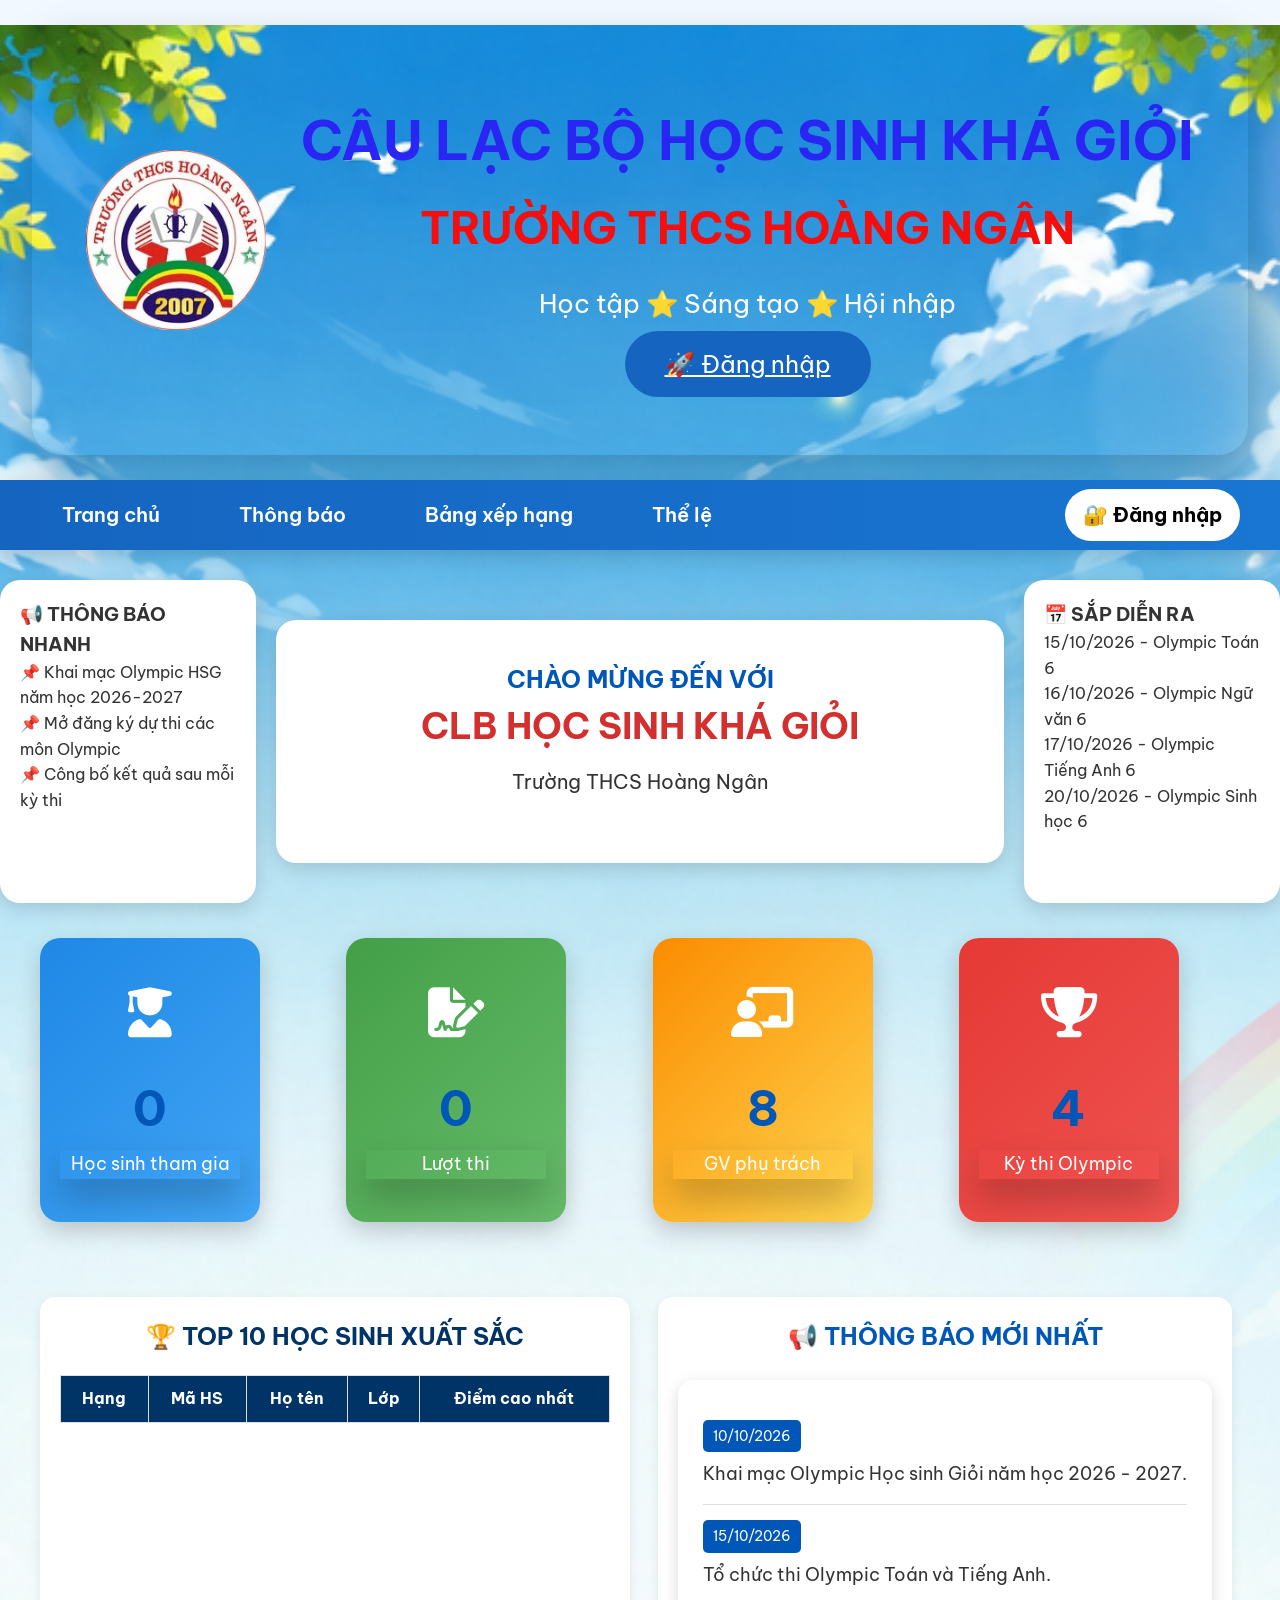
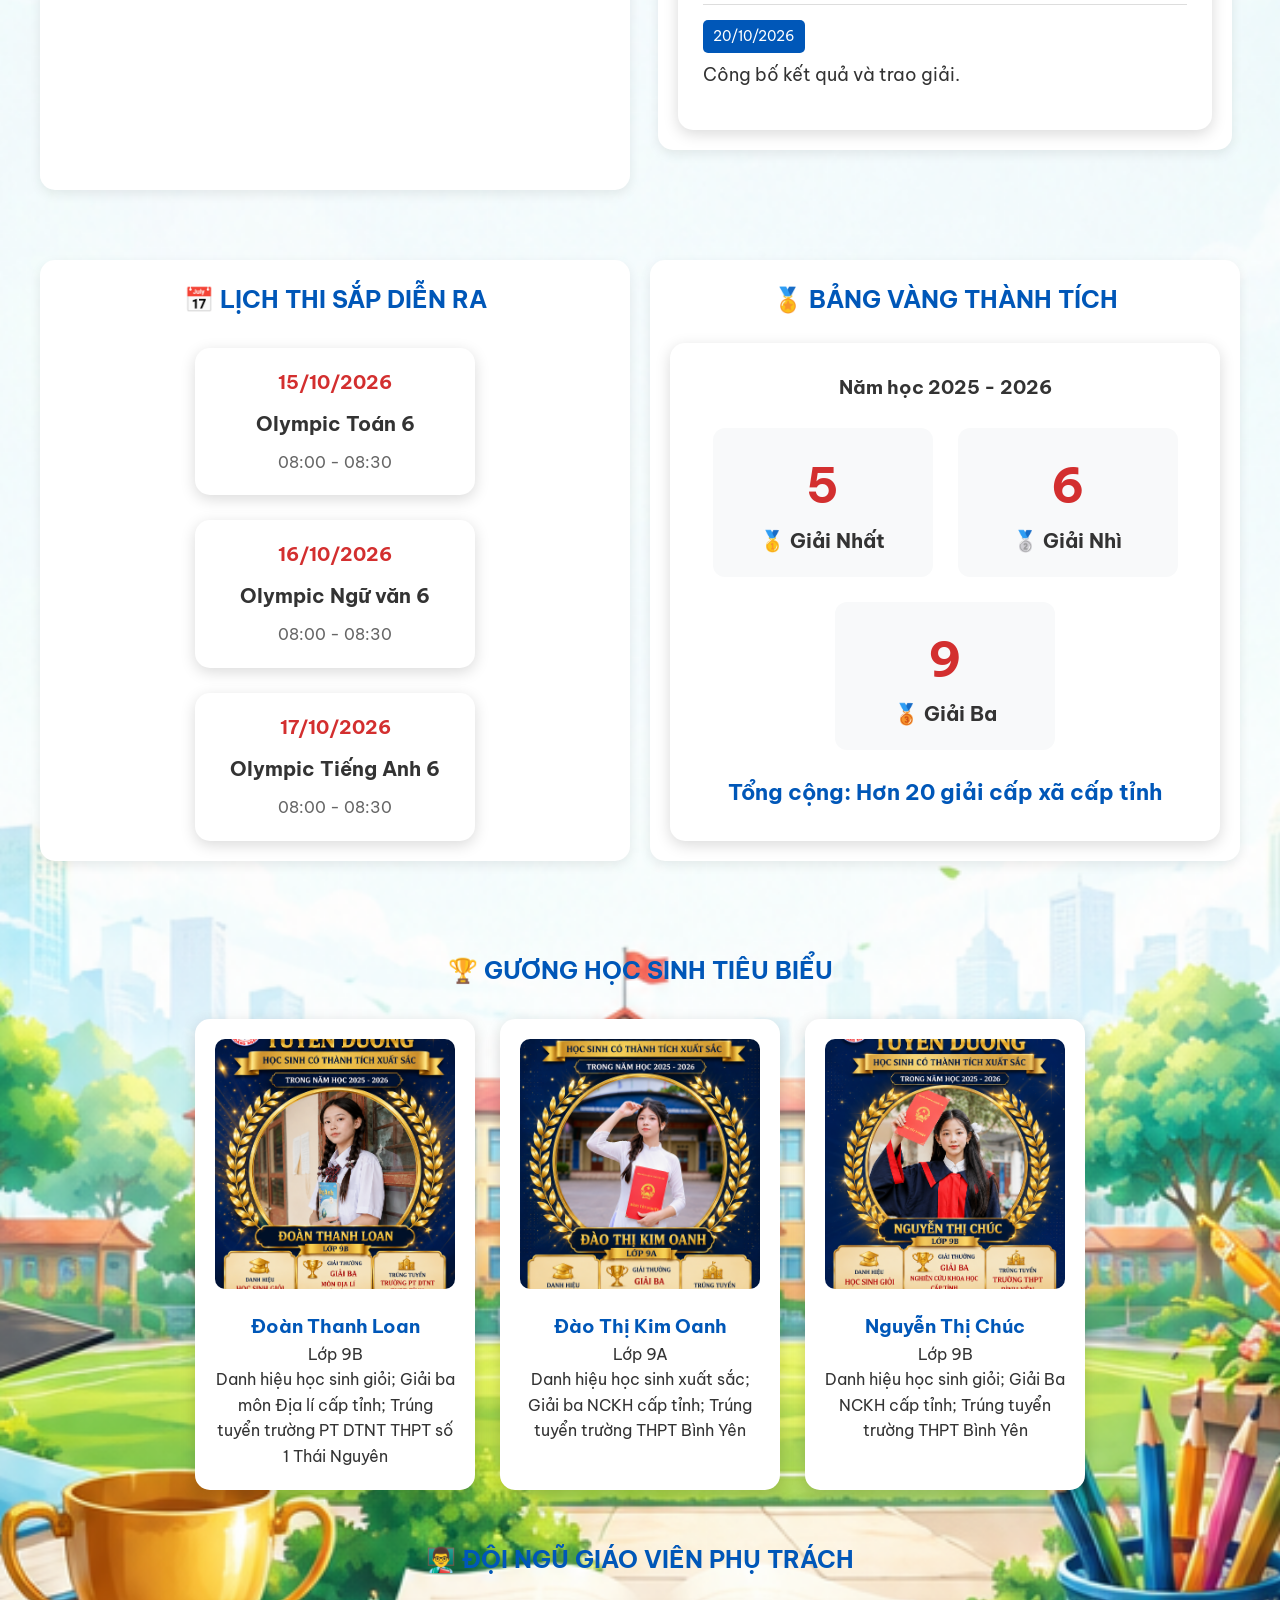
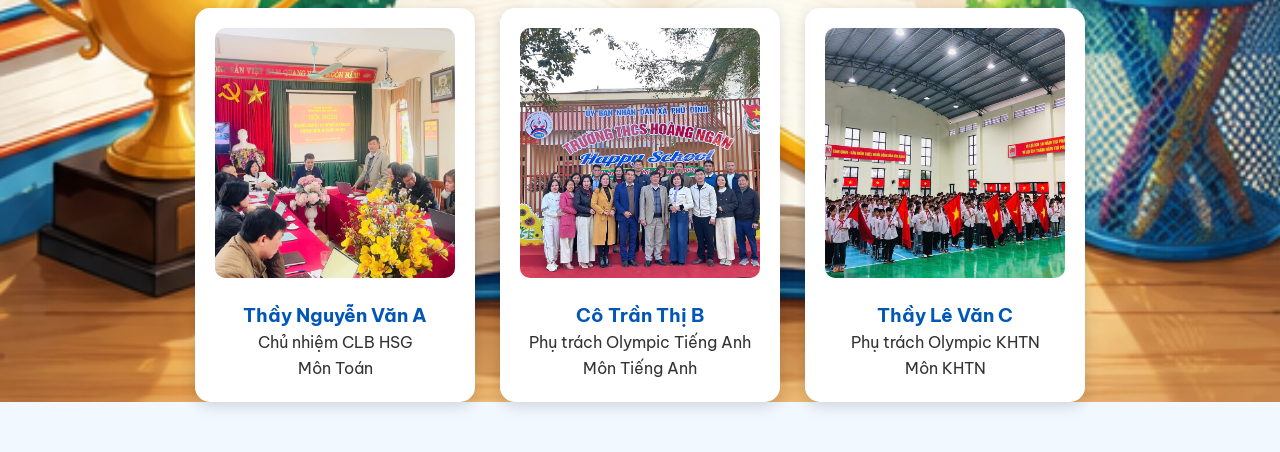
==== index.html @ 1f2f52a0 "Add files via upload" ====
<!DOCTYPE html>
<html lang="vi">
<head>
    <meta charset="UTF-8">
    <meta name="viewport" content="width=device-width, initial-scale=1.0">
    <title>Olympic Học sinh Giỏi</title>

  <link
rel="stylesheet"
href="css/style-old.css">
<link rel="stylesheet" href="css/style.css">
</head>

<body>
<div class="page-bg">
<header class="hero">

    <div class="hero-overlay">

        <div class="hero-left">

            <img src="anhnen/logo.jpg"
                 class="hero-logo">

            <div class="hero-text">

                <h1>CÂU LẠC BỘ HỌC SINH KHÁ GIỎI</h1>

                <h2>TRƯỜNG THCS HOÀNG NGÂN</h2>

                <p>
                    Học tập ⭐ Sáng tạo ⭐ Hội nhập
                </p>

                <a href="login.html"
                   class="hero-btn">

                    🚀 Đăng nhập

                </a>

            </div>

        </div>

    </div>
<link
rel="stylesheet"
href="https://cdnjs.cloudflare.com/ajax/libs/font-awesome/6.7.2/css/all.min.css">
</header>
<nav class="menu">

    <div class="menu-links">

        <a href="index.html">Trang chủ</a>

        <a href="thongbao.html">Thông báo</a>

        <a href="xephang.html">Bảng xếp hạng</a>

        <a href="thele.html">Thể lệ</a>

    </div>

    <div class="menu-user">

    <!-- Chưa đăng nhập -->
    <a href="login.html"
       class="login-btn"
       id="loginBtn">

        🔐 Đăng nhập

    </a>

    <!-- Đã đăng nhập -->
    <div class="user-menu"
         id="userMenu"
         style="display:none;">

        <a href="#"
           class="login-btn"
           id="userButton">

            👤
            <span id="tenDangNhap"></span>
            ▼

        </a>

        <div class="user-dropdown"
             id="dropdown">

            <a href="trangcanhan.html">👤 Trang cá nhân</a>

            <a href="chonkithi.html">📝 Kỳ thi của tôi</a>

            <a href="ketquathi.html">📊 Kết quả thi</a>

            <a href="xephang.html">🏆 Bảng xếp hạng</a>

            <hr>

            <a href="#"
               id="logoutBtn">

                🚪 Đăng xuất

            </a>

        </div>

    </div>

</div>

</nav>

<div class="welcome-container">
<div class="side-box">

    <h3>📢 THÔNG BÁO NHANH</h3>

    <p>📌 Khai mạc Olympic HSG năm học 2026-2027</p>

    <p>📌 Mở đăng ký dự thi các môn Olympic</p>

    <p>📌 Công bố kết quả sau mỗi kỳ thi</p>

</div>

<section class="welcome-box">

    <h1>CHÀO MỪNG ĐẾN VỚI</h1>

    <h2>CLB HỌC SINH KHÁ GIỎI</h2>

    <p>Trường THCS Hoàng Ngân</p>

</section>

<div class="side-box">

    <h3>📅 SẮP DIỄN RA</h3>

    <p>15/10/2026 - Olympic Toán 6</p>

    <p>16/10/2026 - Olympic Ngữ văn 6</p>

    <p>17/10/2026 - Olympic Tiếng Anh 6</p>

    <p>20/10/2026 - Olympic Sinh học 6</p>

</div>

</div>

<section class="stats-section">

<div class="stat-card">

    <div class="stat-icon">

    <i class="fa-solid fa-user-graduate"></i>

    </div>

    <h3 id="tongThiSinh">0</h3>

    <p>Học sinh tham gia</p>

</div>

<div class="stat-card">

    <div class="stat-icon">

    <i class="fa-solid fa-file-signature"></i>

    </div>

    <h3 id="tongLuotThi">0</h3>

    <p>Lượt thi</p>

</div>

<div class="stat-card">

    <div class="stat-icon">

    <i class="fa-solid fa-chalkboard-user"></i>

    </div>

    <h3 id="tongGiaoVien">8</h3>

    <p>GV phụ trách</p>

</div>

<div class="stat-card">

    <div class="stat-icon">

    <i class="fa-solid fa-trophy"></i>

    </div>

    <h3 id="tongKyThi">4</h3>

    <p>Kỳ thi Olympic</p>

</div>

</section>

</section>

<div class="dashboard-grid">

<section class="top10-section">

    <h2>🏆 TOP 10 HỌC SINH XUẤT SẮC</h2>

    <table id="top10Table">

        <thead>
            <tr>
                <th>Hạng</th>
                <th>Mã HS</th>
                <th>Họ tên</th>
                <th>Lớp</th>
                <th>Điểm cao nhất</th>
            </tr>
        </thead>

        <tbody id="top10Body"></tbody>

    </table>

</section>

<section class="news-section">

    <h2>📢 THÔNG BÁO MỚI NHẤT</h2>

    <div class="news-box">

        <div class="news-item">
            <span class="date">10/10/2026</span>
            <p>Khai mạc Olympic Học sinh Giỏi năm học 2026 - 2027.</p>
        </div>

        <div class="news-item">
            <span class="date">15/10/2026</span>
            <p>Tổ chức thi Olympic Toán và Tiếng Anh.</p>
        </div>

        <div class="news-item">
            <span class="date">20/10/2026</span>
            <p>Công bố kết quả và trao giải.</p>
        </div>

    </div>

</section>

<section class="schedule-section">

    <h2>📅 LỊCH THI SẮP DIỄN RA</h2>

    <div class="schedule-grid">

        <div class="schedule-card">
            <h3>15/10/2026</h3>
            <p>Olympic Toán 6</p>
            <span>08:00 - 08:30</span>
        </div>

        <div class="schedule-card">
            <h3>16/10/2026</h3>
            <p>Olympic Ngữ văn 6</p>
            <span>08:00 - 08:30</span>
        </div>

        <div class="schedule-card">
            <h3>17/10/2026</h3>
            <p>Olympic Tiếng Anh 6</p>
            <span>08:00 - 08:30</span>
        </div>

    </div>

</section>

<section class="achievement-section">

    <h2>🏅 BẢNG VÀNG THÀNH TÍCH</h2>

    <div class="achievement-box">

        <h3>Năm học 2025 - 2026</h3>

        <div class="achievement-grid">

            <div class="achievement-card">
                <h1>5</h1>
                <p>🥇 Giải Nhất</p>
            </div>

            <div class="achievement-card">
                <h1>6</h1>
                <p>🥈 Giải Nhì</p>
            </div>

            <div class="achievement-card">
                <h1>9</h1>
                <p>🥉 Giải Ba</p>
            </div>

        </div>

        <h4>Tổng cộng: Hơn 20 giải cấp xã cấp tỉnh</h4>

    </div>

</section>
</div>

<section class="students-section">

    <h2>🏆 GƯƠNG HỌC SINH TIÊU BIỂU</h2>

    <div class="students-grid">

        <div class="student-card">

            <img src="anhnen/hs1.png" alt="Học sinh">

            <h3>Đoàn Thanh Loan</h3>

            <p>Lớp 9B</p>

            <p>
                Danh hiệu học sinh giỏi;
                Giải ba môn Địa lí cấp tỉnh;
                Trúng tuyển trường PT DTNT THPT số 1 Thái Nguyên
            </p>

        </div>

        <div class="student-card">

            <img src="anhnen/hs2.png" alt="Học sinh">

            <h3>Đào Thị Kim Oanh</h3>

            <p>Lớp 9A</p>

            <p>
                Danh hiệu học sinh xuất sắc;
                Giải ba NCKH cấp tỉnh;
                Trúng tuyển trường THPT Bình Yên
            </p>

        </div>

        <div class="student-card">

            <img src="anhnen/hs3.png" alt="Học sinh">

            <h3>Nguyễn Thị Chúc</h3>

            <p>Lớp 9B</p>

            <p>
                Danh hiệu học sinh giỏi;
                Giải Ba NCKH cấp tỉnh;
                Trúng tuyển trường THPT Bình Yên
            </p>

        </div>

    </div>

</section>
<section class="teachers-section">

    <h2>👨‍🏫 ĐỘI NGŨ GIÁO VIÊN PHỤ TRÁCH</h2>

    <div class="teachers-grid">

        <div class="teacher-card">

            <img src="anhnen/gv1.jpg" alt="Giáo viên">

            <h3>Thầy Nguyễn Văn A</h3>

            <p>Chủ nhiệm CLB HSG</p>

            <p>Môn Toán</p>

        </div>

        <div class="teacher-card">

            <img src="anhnen/gv2.jpg" alt="Giáo viên">

            <h3>Cô Trần Thị B</h3>

            <p>Phụ trách Olympic Tiếng Anh</p>

            <p>Môn Tiếng Anh</p>

        </div>

        <div class="teacher-card">

            <img src="anhnen/gv3.jpg" alt="Giáo viên">

            <h3>Thầy Lê Văn C</h3>

            <p>Phụ trách Olympic KHTN</p>

            <p>Môn KHTN</p>

        </div>

    </div>

</section>
<script>

function vaoHeThong(){

    let kyThi =
    document.getElementById("kyThi").value;

    if(kyThi === "Chọn kỳ thi"){

        alert(
        "Vui lòng chọn kỳ thi!"
        );

        return;
    }

    localStorage.setItem(
        "kyThi",
        kyThi
    );

    window.location.href =
    "trangcanhan.html";
}

const CSV_URLS = [

"https://docs.google.com/spreadsheets/d/e/2PACX-1vTpyBmphKKF3lC2YXtIAU7GZO0R7te1Orvoi8KqmHx-PbMKfl2r8iNwz5Z5PA2iUr5ol9A1-AraIMvi/pub?output=csv",

"https://docs.google.com/spreadsheets/d/e/2PACX-1vTQi1mhGw-K9xsKeYgqpe-n3XvALt-PcPb-oOkVxHJ2CLhyfy9QlzkgWnNK24zjQCWmO5q_YuMy5Sga/pub?output=csv",

"https://docs.google.com/spreadsheets/d/e/2PACX-1vQtvs9nZ-1ab-DR-rekNM37FXv65Xz8va5RX-98kdy6kbCRrIZIaeO5GgPDZDZdklho2Wk2OuJx-yzZ/pub?output=csv",

"https://docs.google.com/spreadsheets/d/e/2PACX-1vT1XU2cW4LBuNHihn58r7svCjjtN06q_1e6BndfbPH6yja2nHhadihWkZIBzr7CSnWO5YLeGxMneJJK/pub?output=csv"

];

async function thongKe(){

    let tatCa = [];

    for(const url of CSV_URLS){

        const response = await fetch(url);

        const text = await response.text();

        const rows = text.trim().split("\n");

        rows.slice(1).forEach(row=>{

            const c = row.split(",");

            tatCa.push({

             maHS: c[1] || "",

             hoTen: c[2] || "",

            lop: c[3] || "",

            kyThi: c[4] || "",

            diem: Number(c[5] || 0),

            roiTab: Number(c[9] || 0),

            thoiGian: c[8] || ""

            });

        });

    }

    document.getElementById("tongLuotThi")
    .innerText = tatCa.length;

    const hocSinh =
    new Set(
        tatCa.map(x=>x.maHS)
    );

    document.getElementById("tongThiSinh")
    .innerText = hocSinh.size;
    taoTop10(tatCa);
}

thongKe();
function taoTop10(tatCa){

const hocSinh = {};

tatCa.forEach(hs=>{

    if(
        !hocSinh[hs.maHS] ||
        hs.diem > hocSinh[hs.maHS].diem
    ){

        hocSinh[hs.maHS] = hs;

    }

});

const top10 =
Object.values(hocSinh)
.sort((a,b)=>{

    if(b.diem !== a.diem){

        return b.diem - a.diem;

    }

    if(a.roiTab !== b.roiTab){

        return a.roiTab - b.roiTab;

    }

    return 0;

})
.slice(0,10);

const body =
document.getElementById("top10Body");

body.innerHTML = "";

top10.forEach((hs,index)=>{

    body.innerHTML += `
    <tr>
        <td>${index+1}</td>
        <td>${hs.maHS}</td>
        <td>${hs.hoTen}</td>
        <td>${hs.lop}</td>
        <td>${hs.diem}</td>
    </tr>
    `;

});
}
</script>
<script>
const dangNhap = localStorage.getItem("dangNhap");

const loginBtn = document.getElementById("loginBtn");

const userMenu = document.getElementById("userMenu");

const ten = document.getElementById("tenDangNhap");

if(dangNhap==="true"){

    loginBtn.style.display="none";

    userMenu.style.display="inline-block";

    ten.innerHTML =
    localStorage.getItem("hoTen");

}else{

    loginBtn.style.display="inline-block";

    userMenu.style.display="none";

}

const userButton =
document.getElementById("userButton");

const dropdown =
document.getElementById("dropdown");

if(userButton){

userButton.onclick=function(e){

e.preventDefault();

e.stopPropagation();

dropdown.classList.toggle("show");

};

}

document.onclick=function(){

dropdown.classList.remove("show");

};

document.getElementById("logoutBtn").onclick=function(){

localStorage.clear();

location.reload();

};

kiemTraDangNhap();

</script>
</div>
</body>
</html>
---- css/style-old.css ----
body{

    margin:0;

    font-family:'Segoe UI',sans-serif;

    background:

    linear-gradient(
    rgba(255,255,255,.92),
    rgba(255,255,255,.92)
    ),

    url("anhnen/bg-school.png");

    background-size:cover;

    background-attachment:fixed;

}

header{
    background:#1565c0;
    color:white;
    text-align:center;
    padding:20px;
}

.hero{
    text-align:center;
    padding:80px 20px;
}

button{
    padding:12px 25px;
    font-size:16px;
    margin:10px;
    cursor:pointer;
}

.hero{
    height:500px;
    background:linear-gradient(
        rgba(0,0,0,0.4),
        rgba(0,0,0,0.4)
    ),
    url("https://images.unsplash.com/photo-1522202176988-66273c2fd55f");

    background-size:cover;
    background-position:center;

    display:flex;
    justify-content:center;
    align-items:center;

    color:white;
}

.overlay{
    text-align:center;
}

.overlay h2{
    font-size:50px;
}

.overlay p{
    font-size:22px;
}

.btn-primary,
.btn-secondary{
    border:none;
    padding:15px 30px;
    margin:10px;
    border-radius:10px;
    font-size:18px;
}

.features{
    display:flex;
    justify-content:center;
    gap:20px;
    padding:50px;
    flex-wrap:wrap;
}

.card{
    width:280px;
    background:white;
    padding:20px;
    border-radius:15px;
    box-shadow:0 0 10px rgba(0,0,0,0.1);
}

header{
    margin:0;
    padding:0;
}

nav{
    background:#004aad;
    text-align:center;
    padding:15px;
}

/* MENU CHÍNH */

.menu{
    background:#1a406c;

    display:flex;
    justify-content:center;
    align-items:center;

    flex-wrap:wrap;

    min-height:10px;

    box-shadow:0 2px 6px rgba(0,0,0,0.2);
}

.menu a{

    color:white;

    text-decoration:none;

    font-size:20px;

    font-weight:600;

    padding:18px 22px;

    transition:0.3s;
}

.menu a:hover{

    background:#f2f4f6;

    color:#ebe5c6;
}

.login-btn{
    background:#ffc107;
    color:#000 !important;
    border-radius:8px;
}

.login-btn:hover{
    background:#ff9800 !important;
    color:white !important;
}

/* LOGIN PAGE */

body{
    margin:0;
    font-family:Arial, sans-serif;
}

.login-page{

    height:100vh;

    display:flex;

    justify-content:center;

    align-items:center;

    background:
    linear-gradient(
    rgba(0,0,0,0.4),
    rgba(0,0,0,0.4)
    ),

    url("anhnen/dangnhap.jpg");

    background-size:cover;
    background-position:center;
}

.login-container{

    width:400px;

    background:rgba(255,255,255,0.95);

    padding:35px;

    border-radius:20px;

    box-shadow:0 10px 30px rgba(0,0,0,0.3);

    text-align:center;
}

.login-container h1{

    color:#0057b8;

    margin-bottom:25px;
}

.login-container input{

    width:100%;

    padding:14px;

    margin:10px 0;

    border:1px solid #ccc;

    border-radius:8px;

    font-size:16px;

    box-sizing:border-box;
}

.login-container button{

    width:100%;

    padding:14px;

    margin-top:15px;

    background:#0057b8;

    color:white;

    border:none;

    border-radius:8px;

    font-size:18px;

    cursor:pointer;
}

.login-container button:hover{

    background:#003f88;
}

/* =========================
TRANG THI
========================= */

.exam-layout{

display:flex;

align-items:flex-start;

gap:25px;

max-width:1400px;

margin:20px auto;

padding:20px;

}

/* KHUNG ĐỀ THI */

.exam-container{

flex:1;

background:#ffffff;

padding:30px;

border-radius:15px;

box-shadow:0 4px 15px rgba(0,0,0,0.15);

}

/* TIÊU ĐỀ */

.exam-header h2{

text-align:center;

font-size:38px;

color:#0057b8;

margin-bottom:20px;

}

/* THÔNG TIN THÍ SINH */

.info-box{

display:flex;

justify-content:space-between;

align-items:center;

background:#0057b8;

color:white;

padding:20px;

border-radius:12px;

margin-bottom:15px;

}

.info-box div{

font-size:24px;

font-weight:bold;

}

/* ĐỒNG HỒ */

#timer{

color:#ffd700;

font-size:36px;

font-weight:bold;

}

/* TIẾN ĐỘ */

.progress-box{

background:#fff3cd;

color:#000;

padding:15px;

border-radius:10px;

font-size:22px;

font-weight:bold;

text-align:center;

margin-bottom:25px;

}

/* CÂU HỎI */

.question{

margin-bottom:40px;

}

.question h3{

font-size:28px;

color:#0057b8;

margin-bottom:10px;

}

.question p{

font-size:24px;

font-weight:600;

margin-bottom:15px;

}

/* ĐÁP ÁN */

.question label{

display:block;

padding:15px;

margin:10px 0;

border:1px solid #ddd;

border-radius:10px;

background:#fafafa;

font-size:20px;

cursor:pointer;

}

.question label{

background:#eef5ff;

}

/* THANH CÂU HỎI BÊN PHẢI */

.question-nav{

width:280px;

background:white;

padding:20px;

border-radius:15px;

box-shadow:0 4px 15px rgba(0,0,0,0.15);

position:sticky;

top:20px;

}

.question-nav h3{

text-align:center;

font-size:24px;

color:#0057b8;

margin-bottom:15px;

}

/* NÚT SỐ CÂU */

.question-nav button{

display:inline-block;

width:60px;

height:60px;

margin:6px;

background:#0057b8;

color:white;

border:none;

border-radius:10px;

font-size:22px;

font-weight:bold;

cursor:pointer;

}

.question-nav button:hover{

background:#003f88;

}

/* CÂU ĐÃ LÀM */

.done-question{

background:#28a745 !important;

}

/* NÚT NỘP BÀI */

.submit-btn{

width:100%;

background:#dc3545;

color:white;

border:none;

padding:18px;

font-size:24px;

font-weight:bold;

border-radius:12px;

cursor:pointer;

margin-top:20px;

}

.submit-btn{

background:#b02a37;

}
/* =========================
   TRANG MỞ ĐẦU
========================= */

.welcome-box{

    max-width:800px;

    margin:40px auto;

    background:white;

    padding:40px;

    border-radius:20px;

    text-align:center;

    box-shadow:0 5px 20px rgba(0,0,0,0.15);
}

.welcome-box h1{

    color:#0057b8;

    font-size:24px;
}

.welcome-box h2{

    color:#d32f2f;

    font-size:36px;

    margin-bottom:10px;
}

.welcome-box p{

    font-size:20px;

    margin-bottom:25px;
}

.welcome-box select{

    width:350px;

    padding:12px;

    font-size:18px;

    border-radius:10px;

    border:1px solid #ccc;
}
.welcome-container{
    max-width:1400px;
    margin:30px auto;
    display:flex;
    gap:20px;
}

.welcome-box{
    flex:3;
}

.side-box{
    flex:1;
    background:white;
    padding:20px;
    border-radius:20px;
    box-shadow:0 5px 20px rgba(0,0,0,.15);
}

.dashboard-grid{
    max-width:1400px;
    margin:30px auto;
    display:grid;
    grid-template-columns:1fr 1fr;
    gap:20px;
}

.enter-btn{

    margin-top:20px;

    background:#0057b8;

    color:white;

    border:none;

    padding:15px 40px;

    font-size:20px;

    border-radius:10px;

    cursor:pointer;
}

.enter-btn:hover{

    background:#003f88;
}
.students-section{

    max-width:1200px;

    margin:40px auto;

    text-align:center;
}

.students-section h2{

    color:#0057b8;

    margin-bottom:30px;
}

.students-grid{

    display:flex;

    justify-content:center;

    gap:25px;

    flex-wrap:wrap;
}

.student-card{

    width:280px;

    background:white;

    padding:20px;

    border-radius:15px;

    box-shadow:0 4px 15px rgba(0,0,0,0.15);
}

.student-card img{

    width:100%;

    height:250px;

    object-fit:cover;

    border-radius:10px;
}

.student-card h3{

    color:#0057b8;

    margin-top:15px;
}
.teachers-section{

    max-width:1200px;

    margin:50px auto;

    text-align:center;
}

.teachers-section h2{

    color:#0057b8;

    margin-bottom:30px;
}

.teachers-grid{

    display:flex;

    justify-content:center;

    gap:25px;

    flex-wrap:wrap;
}

.teacher-card{

    width:280px;

    background:white;

    padding:20px;

    border-radius:15px;

    box-shadow:0 4px 15px rgba(0,0,0,0.15);
}

.teacher-card img{

    width:100%;

    height:250px;

    object-fit:cover;

    border-radius:10px;
}

.teacher-card h3{

    color:#0057b8;

    margin-top:15px;
}
/* =========================
   THÔNG BÁO
========================= */

.news-section{

    max-width:1200px;

    margin:40px auto;

    padding:0 20px;
}

.news-section h2{

    text-align:center;

    color:#0057b8;

    margin-bottom:25px;
}

.news-box{

    background:white;

    padding:25px;

    border-radius:15px;

    box-shadow:0 4px 15px rgba(0,0,0,0.15);
}

.news-item{

    padding:15px 0;

    border-bottom:1px solid #ddd;
}

.news-item:last-child{

    border-bottom:none;
}

.date{

    display:inline-block;

    background:#0057b8;

    color:white;

    padding:5px 10px;

    border-radius:5px;

    font-size:14px;

    margin-bottom:8px;
}

.news-item p{

    margin:0;

    font-size:18px;
}
/* THỐNG KÊ */

/* THỐNG KÊ */

.stats-section{

    max-width:1200px;

    margin:40px auto;

    display:flex;

    justify-content:center;

    align-items:center;

    gap:25px;

    flex-wrap:wrap;
}

.stat-card{

    width:220px;

    background:white;

    padding:25px;

    text-align:center;

    border-radius:15px;

    box-shadow:0 4px 15px rgba(0,0,0,0.15);
}

.stat-card h3{

    font-size:40px;

    color:#0057b8;

    margin:0;
}

.stat-card p{

    font-size:18px;

    margin-top:10px;
}

.stat-card{

    width:220px;

    background:white;

    padding:25px;

    text-align:center;

    border-radius:15px;

    box-shadow:0 4px 15px rgba(0,0,0,0.15);
}

.stat-card h3{

    font-size:40px;

    color:#0057b8;

    margin:0;
}

.stat-card p{

    font-size:18px;

    margin-top:10px;
}
/* LỊCH THI */

.schedule-section{

    max-width:1200px;

    margin:50px auto;

    text-align:center;
}

.schedule-section h2{

    color:#0057b8;

    margin-bottom:30px;
}

.schedule-grid{

    display:flex;

    justify-content:center;

    gap:25px;

    flex-wrap:wrap;
}

.schedule-card{

    width:280px;

    background:white;

    padding:20px;

    border-radius:15px;

    box-shadow:0 4px 15px rgba(0,0,0,0.15);
}

.schedule-card h3{

    color:#d32f2f;

    margin-bottom:10px;
}

.schedule-card p{

    font-size:20px;

    font-weight:bold;

    margin:10px 0;
}

.schedule-card span{

    color:#666;

    font-size:16px;
}
/* BẢNG VÀNG THÀNH TÍCH */

.achievement-section{

    max-width:1200px;

    margin:50px auto;

    text-align:center;
}

.achievement-section h2{

    color:#0057b8;

    margin-bottom:25px;
}

.achievement-box{

    background:white;

    padding:30px;

    border-radius:15px;

    box-shadow:0 4px 15px rgba(0,0,0,0.15);
}

.achievement-grid{

    display:flex;

    justify-content:center;

    gap:25px;

    flex-wrap:wrap;

    margin:25px 0;
}

.achievement-card{

    width:220px;

    background:#f8f9fa;

    padding:20px;

    border-radius:12px;
}

.achievement-card h1{

    color:#d32f2f;

    font-size:48px;

    margin:0;
}

.achievement-card p{

    font-size:20px;

    font-weight:bold;
}

.achievement-box h4{

    color:#0057b8;

    font-size:22px;
}
.thongtin-kythi{

    margin:20px 0;

    padding:15px;

    background:rgba(255,255,255,0.15);

    border-radius:12px;
}

.thongtin-kythi h3{

    color:#fcfefe;

    font-size:28px;

    margin:0 0 10px 0;
}

.thongtin-kythi p{

    color:white;

    font-size:20px;

    margin:0;
}
.kythi-box{

    background:#ffffff;

    color:#000;

    max-width:900px;

    margin:20px auto;

    padding:25px;

    border-radius:15px;

    text-align:center;

    box-shadow:0 4px 15px rgba(0,0,0,0.15);
}

.kythi-box h2{

    color:#0602ec;

    font-size:32px;

    margin-bottom:15px;
}

.kythi-info{

    display:flex;

    justify-content:center;

    gap:25px;

    flex-wrap:wrap;

    font-size:20px;

    font-weight:bold;
}
.rule-section{

    max-width:1200px;

    margin:50px auto;

    padding:0 20px;
}

.rule-section h2{

    text-align:center;

    color:#080ceb;

    margin-bottom:25px;
}

.rule-box{

    background:white;

    padding:30px;

    border-radius:15px;

    box-shadow:0 4px 15px rgba(0,0,0,0.15);
}

.rule-box ul{

    font-size:20px;

    line-height:2;
}
.exam-info{

    max-width:900px;

    margin:30px auto;
}

.exam-info .news-box{

    color:#000;
}
.rule-box{

    background:white;

    color:#000;

    font-size:20px;

    line-height:2;
}

.rule-box li{

    color:#000;
}

.exam-info .news-box{

    background:white;

    color:#000;

    font-size:20px;

    line-height:2;
}

.exam-info .news-box p{

    color:#000;
}
.countdown-section{

    max-width:1000px;

    margin:40px auto;

    text-align:center;
}

.countdown-box{

    background:white;

    padding:30px;

    border-radius:15px;

    box-shadow:0 4px 15px rgba(0,0,0,0.15);

    font-size:32px;

    font-weight:bold;

    color:#d32f2f;
}
.exam-detail-section{

    max-width:1000px;

    margin:40px auto;

    padding:0 20px;
}

.exam-detail-section h2{

    text-align:center;

    color:#0057b8;

    margin-bottom:25px;
}

.exam-detail-box{

    background:white;

    padding:30px;

    border-radius:15px;

    box-shadow:0 4px 15px rgba(0,0,0,0.15);

    font-size:20px;

    line-height:2;
}

.exam-detail-box p{

    color:#000;
}
.badge-box{

    margin-top:25px;

    padding:20px;

    text-align:center;
}

#huyHieu{

    font-size:40px;

    font-weight:bold;

    padding:20px;

    border-radius:15px;
}
.top10-section{

margin-top:40px;

}

.top10-section h2{

text-align:center;

color:#003366;

margin-bottom:20px;

}

#top10Table{

width:100%;

border-collapse:collapse;

background:white;

}

#top10Table th,
#top10Table td{

border:1px solid #ddd;

padding:10px;

text-align:center;

}

#top10Table th{

background:#003366;

color:white;

}
.chuKy{

    width:180px;

    margin-bottom:10px;

}
.huyHieu{

    width:150px;

    margin:20px 0;

}
/* NÚT XỔ TRANG CHỦ*/
.user-menu{
    position:relative;
    display:inline-block;
}

.user-dropdown{
    display:none;
    position:absolute;
    right:0;
    top:40px;
    background:#fff;
    min-width:220px;
    border-radius:10px;
    box-shadow:0 2px 10px rgba(0,0,0,.2);
    z-index:999;
}

.user-dropdown a{
    display:block;
    padding:12px 15px;
    text-decoration:none;
    color:#333;
}

.user-dropdown a:hover{
    background:#f2f2f2;
}
/* TRANG HỒ SƠ*/
.profile-page{

    background-image:url("anhnen/nen-bg.png");

    background-size:cover;

    background-position:center;

    background-repeat:no-repeat;

    background-attachment:fixed;

    min-height:100vh;

}
.profile-card{

    width:700px;

    margin:40px auto;

    padding:35px;

    background:rgba(255,255,255,.92);

    backdrop-filter:blur(8px);

    border-radius:25px;

    box-shadow:0 15px 40px rgba(0,0,0,.18);

}
/*NUT XO TRANG HO SO*/
.user-menu{
    position:relative;
    display:inline-block;
}

.user-dropdown{
    display:none;
    position:absolute;
    right:0;
    top:40px;
    background:#fff;
    min-width:220px;
    border-radius:10px;
    box-shadow:0 2px 10px rgba(0,0,0,.2);
    z-index:999;
}

.user-dropdown a{
    display:block;
    padding:12px 15px;
    text-decoration:none;
    color:#333;
}

.user-dropdown a:hover{
    background:#f2f2f2;
}
/* TRANG KẾT QUẢ*/
#bangKetQua{

width:100%;

border-collapse:collapse;

margin-top:20px;

}

#bangKetQua th,
#bangKetQua td{

border:1px solid #ddd;

padding:12px;

text-align:center;

}

#bangKetQua th{

background:#0056b3;

color:white;

}
/* TRANG CHỨNG NHẬN*/
body{

    margin:0;

    background:#f0f0f0;

}

.certificate{

    position:relative;

    width:1492px;

    height:1054px;

    margin:auto;

}

.bg{

    width:1492px;

    height:1054px;

}

.logo{

    position:absolute;

    top: 50px;

    left:646px;

    width:190px;

}

.truong{

    position:absolute;

    top:250px;

    width:100%;

    text-align:center;

    font-size:32px;

    font-weight:bold;

    color:#123c8f;

}

.tieude{

    position:absolute;

    top:300px;

    width:100%;

    text-align:center;

    font-size:72px;

    font-weight:bold;

    color:#b30000;

}

.chungNhan{

    position:absolute;

    top:380px;

    width:100%;

    text-align:center;

    font-size:40px;

    color:#123c8f;

    font-style:italic;

}

.hoTen{

    position:absolute;

    top:430px;

    width:100%;

    text-align:center;

    font-size:60px;

    font-weight:bold;

    color:#c00000;

}
.thanhTich{

    position:absolute;

    top:495px;

    width:100%;

    text-align:center;

    font-size:35px;

    color:#123c8f;

    font-style:bold;

}
.kyThi{

    position:absolute;

    top:530px;

    width:100%;

    text-align:center;

    font-size:56px;

    font-weight:bold;

    color:#123c8f;

}

.huyHieu{

    position:absolute;

    top: 550px;

    left:620px;

    width:300px;

    font-weight:bold;

}

.cotTrai{

    position:absolute;

    top:570px;

    left:390px;

    font-size:30px;

    line-height:1;

     font-weight:bold;

     color:#de5414;

}

.cotPhai{

    position:absolute;

    top:570px;

    right:150px;

    font-size:30px;

    line-height:1;

    font-weight:bold;

    color:#de5414;

}

.banToChuc{

    position:absolute;

    top:200px;

    right:35px;

    width:400px;

    text-align:center;

}
.chucDanh{

    font-size:22px;

    font-weight:bold;

    color:#123c8f;

    white-space:nowrap;

    line-height:1.5;

}
.nguoiKy{

    font-size:22px;

    font-weight:bold;

    color:#123c8f;

    white-space:nowrap;

    line-height:1.5;

}
.chuKy{

    font-size:22px;

    font-weight:bold;

    color:#123c8f;

    white-space:nowrap;

    line-height:1.5;

}
/* Mã QR */
.qrBox{

    position:absolute;

    top:50px;

    right:800px;

    text-align:center;

}

.qrCode{

    width:100px;

    height:100px;

}

.qrText{

    margin-top:10px;

    font-size:18px;

    color:#123c8f;

}
.dashboard-grid{

    max-width:1200px;

    margin:30px auto;

    display:grid;

    grid-template-columns:1fr 1fr;

    gap:20px;

}

.top10-section,
.news-section,
.schedule-section,
.achievement-section{

    background:white;

    border-radius:15px;

    padding:20px;

    box-shadow:0 4px 12px rgba(0,0,0,.08);

}
.banner-image{

    width:100%;

    height:600px;

    object-fit:cover;

    display:block;

}
.stat-card,
.student-card,
.teacher-card,
.schedule-card,
.achievement-card,
.side-box{

    transition:.3s;

}

.stat-card:hover,
.student-card:hover,
.teacher-card:hover,
.schedule-card:hover,
.achievement-card:hover,
.side-box:hover{

    transform:translateY(-5px);

    box-shadow:
    0 10px 25px
    rgba(0,0,0,.18);

}
.exam-header{

    position: sticky;

    top: 0;

    z-index: 999;

    background: white;

    padding: 15px;

    border-bottom: 2px solid #ddd;

}
---- css/style.css ----
/* =======================================
   OLYMPIC HSG THEME 2026
   Phiên bản 2.0
======================================= */

/* Google Font */
@import url('https://fonts.googleapis.com/css2?family=Be+Vietnam+Pro:wght@400;500;600;700&display=swap');

:root{

    --primary:#1954a1;
    --primary-dark:#0D47A1;
    --secondary:#FFC107;
    --success:#43A047;
    --danger:#E53935;

    --bg:#F2F8FF;

    --card:#FFFFFF;

    --radius:18px;

    --shadow:0 10px 30px rgba(0,0,0,.12);

    --transition:.3s;

}
*{

    margin:0;

    padding:0;

    box-sizing:border-box;

}

html{

    scroll-behavior:smooth;

}

body{

    font-family:"Be Vietnam Pro",sans-serif;

    background:var(--bg);

    color:#333;

    line-height:1.6;

}
.stat-card{

    padding:35px 20px;

    border-radius:20px;

    color:white;

    text-align:center;

    box-shadow:0 10px 25px rgba(0,0,0,.18);

    transition:.3s;

    cursor:pointer;

}

.start-card:hover:hover{

    transform:translateY(-6px);

}

button{

    transition:.25s;

}

button:hover{

    transform:translateY(-2px);

}

.fade{

    animation:fade .5s ease;

}

@keyframes fade{

    from{

        opacity:0;

        transform:translateY(20px);

    }

    to{

        opacity:1;

        transform:translateY(0);

    }

}
.stats-section{

    display:grid;

    grid-template-columns:repeat(4,1fr);

    gap:25px;

    margin:35px auto;

    width:95%;

    max-width:1200px;

}

/*  TÔ MÀU TỪNG BOX */
.stat-card:nth-child(1){

    background:linear-gradient(135deg,#1E88E5,#42A5F5);

}

.stat-card:nth-child(2){

    background:linear-gradient(135deg,#43A047,#66BB6A);

}

.stat-card:nth-child(3){

    background:linear-gradient(135deg,#FB8C00,#FFD54F);

}

.stat-card:nth-child(4){

    background:linear-gradient(135deg,#E53935,#EF5350);

}
/* TIÊU ĐỀ SỐ */
.stat-card h3{

    font-size:48px;

    font-weight:700;

    margin:10px 0;

}

/* TÊN BOX */
.stat-card p{

    transform:translateY(-8px);

    box-shadow:0 18px 35px rgba(0,0,0,.25);

}
/* ================= MENU ================= */

.menu{

    width:100%;

    height:70px;

    background:linear-gradient(90deg,#1565C0,#1976D2);

    display:flex;

    justify-content:space-between;

    align-items:center;

    padding:0 40px;

    box-shadow:0 5px 18px rgba(0,0,0,.15);

    position:sticky;

    top:0;

    z-index:999;

}

.logo{

    color:white;

    font-size:28px;

    font-weight:bold;

}

.menu-links{

    display:flex;

    gap:35px;

}

.menu-links a{

    color:white;

    text-decoration:none;

    font-size:20px;

    font-weight:600;

    transition:.3s;

    position:relative;

}

.menu-links a:hover{

    color:#FFD54F;

}

.menu-links a::after{

    content:"";

    position:absolute;

    left:0;

    bottom:-6px;

    width:0;

    height:3px;

    background:#FFD54F;

    transition:.3s;

}

.menu-links a:hover::after{

    width:100%;

}

.menu-user a{

    background:white;

    color:#1565C0;

    padding:10px 18px;

    border-radius:30px;

    text-decoration:none;

    font-weight:bold;

    transition:.3s;

}

.menu-user a:hover{

    background:#FFD54F;

    color:#222;

}
/* ================= BANNER ================= */

header{

    width:100%;

    display:flex;

    justify-content:center;

    margin:20px 0;

}

.banner-image{

    width:95%;

    max-width:1400px;

    border-radius:25px;

    box-shadow:0 12px 30px rgba(0,0,0,.18);

    transition:.4s;

    border-radius:25px;

}
.banner-image:hover{

    transform:scale(1.01);

}
/*================ HERO =================*/

.hero{

    width:95%;

    max-width:1400px;

    height:430px;

    margin:25px auto;

    border-radius:30px;

    overflow:hidden;

    position:relative;

    background-image: url("../anhnen/banner-bg.png");
    background-position: center;
    background-size: cover;
    background-repeat: no-repeat;

    box-shadow:0 15px 40px rgba(0,0,0,.18);

}
.hero-content{

    width:100%;

    height:100%;

    display:flex;

    align-items:center;

    padding:60px;

}
.hero-left{

    display:flex;

    align-items:center;

    gap:35px;

}
.hero-logo{

    width:180px;

}
/* TIÊU ĐỀ */
.hero-text h1{

    font-size:54px;

    color:#2925f3;

    margin-bottom:10px;

    font-weight: bold;

}
/*TÊN TRƯỜNG*/
.hero-text h2{

    font-size:44px;

    color:#f60e0e;

    font-weight: bold;

}
.hero-text p{

    font-size:26px;

    margin:20px 0;


}
/* NÚT */ 
.hero-btn{

    margin-top:20px;

    padding:18px 40px;

    border:none;

    border-radius:40px;

    background:#1565C0;

    color:white;

    font-size:24px;

    cursor:pointer;

    transition:.3s;

}
.hero-btn:hover{

    background:#0D47A1;

    transform:translateY(-3px);

}
/*==============================
      TOÀN BỘ ẢNH NỀN
==============================*/

body{

    margin:0;

    font-family:"Be Vietnam Pro",sans-serif;

}

.page-bg{

    min-height:100vh;

    background:

    url("../anhnen/nen-bg.png")

    center top

    no-repeat;

    background-size:cover;

}
/* icon box */
.stat-icon{

    font-size:50px;

    margin-bottom:18px;

    color:white;

}
.stat-card:hover .stat-icon{

    transform:scale(1.15);

    transition:.3s;

}
.user-menu{

    position:relative;

    display:inline-block;

}

.user-dropdown{

    display:none;

    position:absolute;

    right:0;

    top:48px;

    background:#fff;

    width:220px;

    border-radius:12px;

    box-shadow:0 10px 25px rgba(0,0,0,.2);

    overflow:hidden;

    z-index:9999;

}

.user-dropdown.show{

    display:block;

}

.user-dropdown hr{

    margin:0;

    border:none;

    border-top:1px solid #ddd;

}
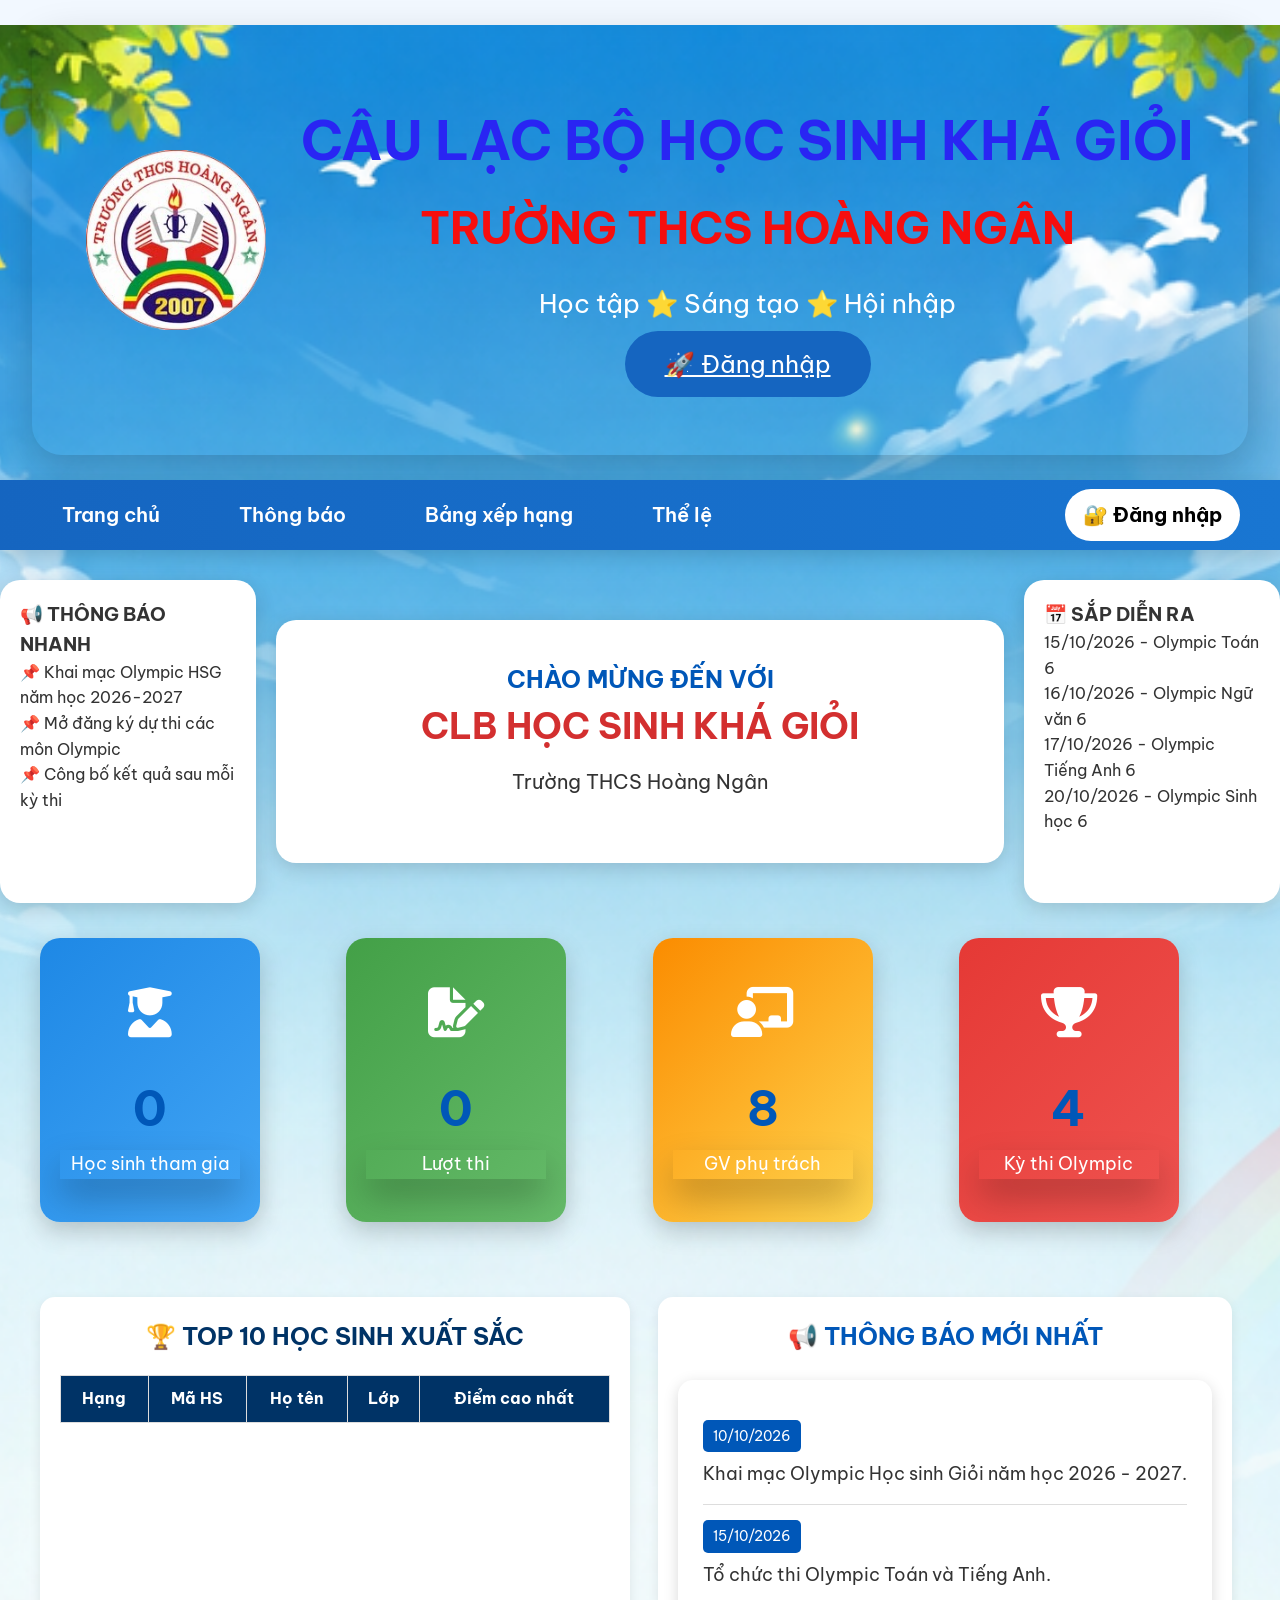
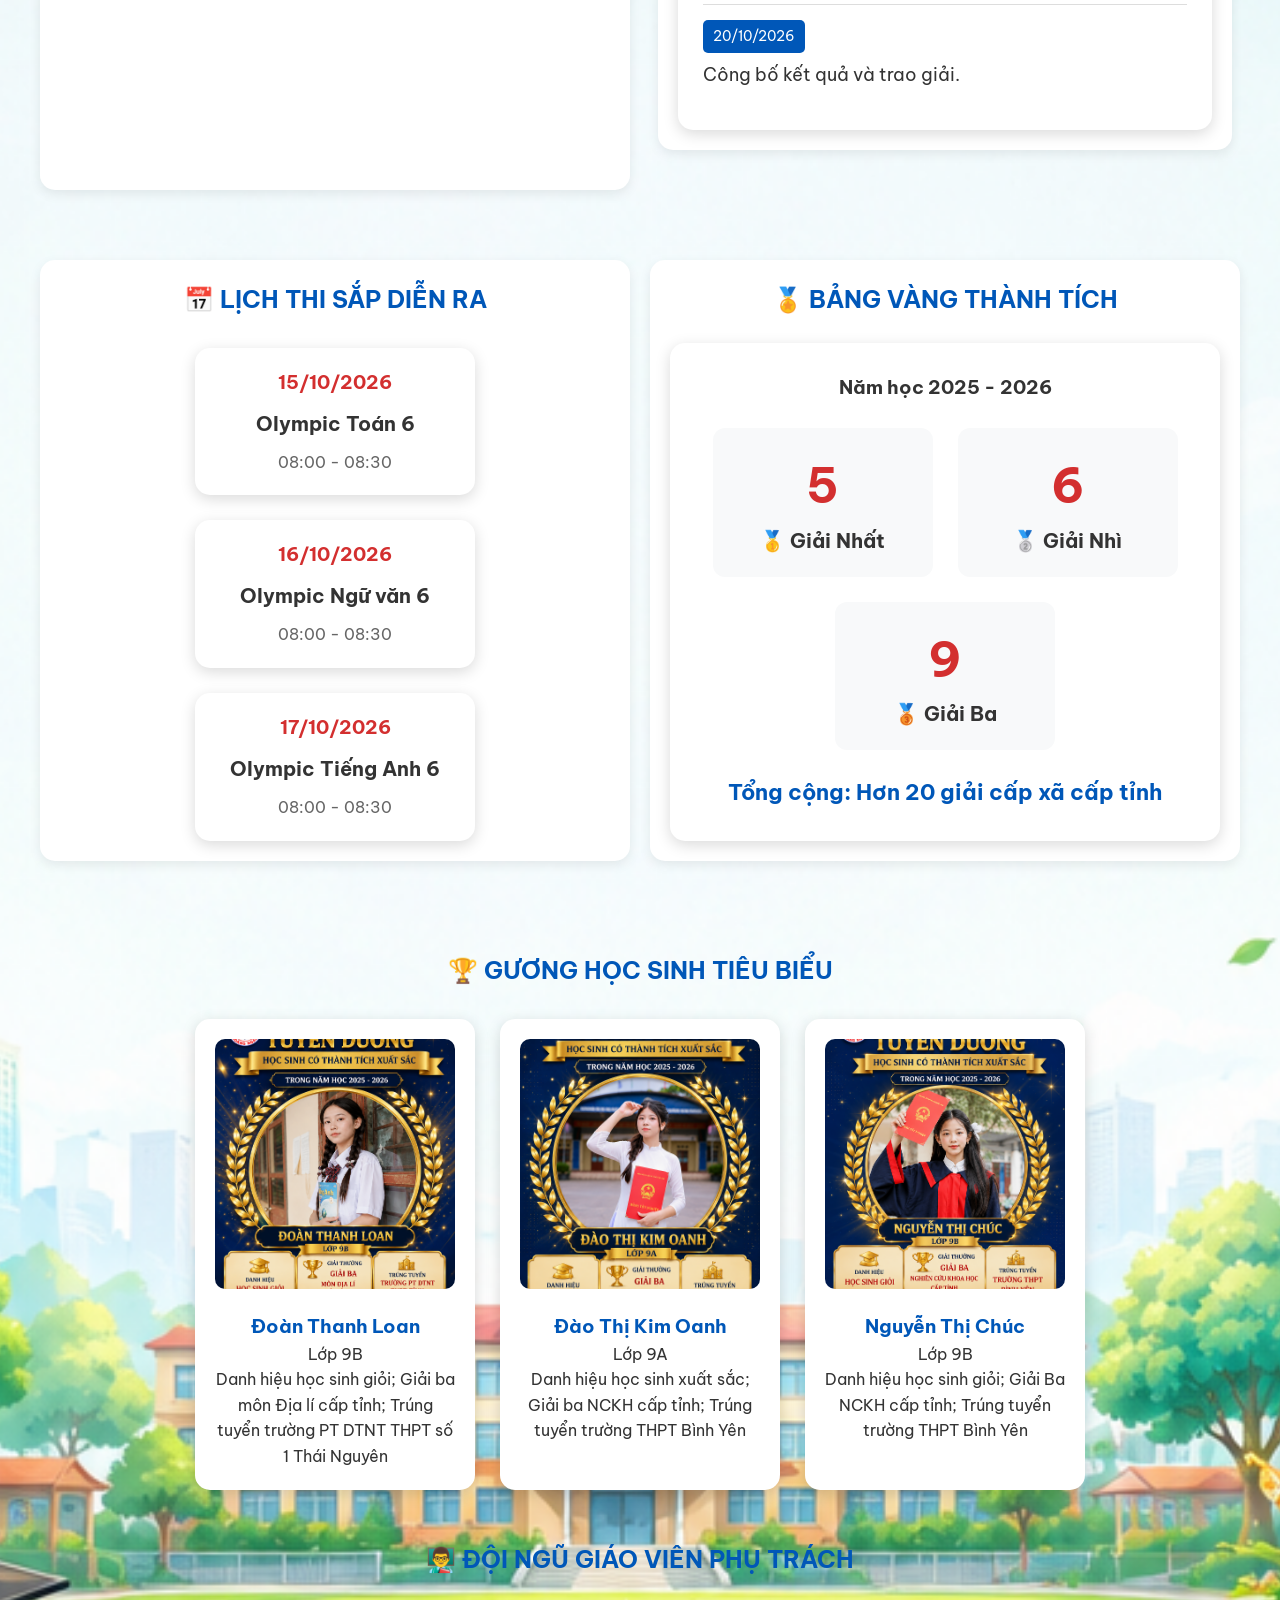
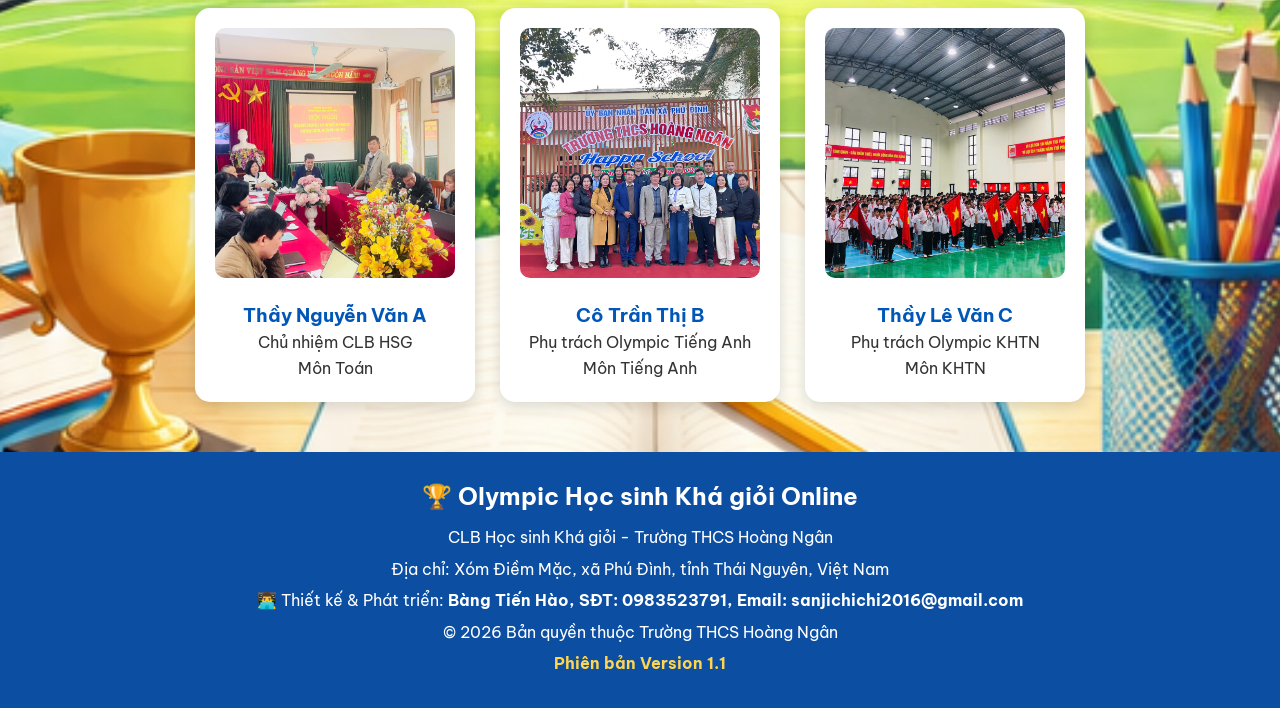
==== commit 78852bf8: "Add files via upload" ====
--- a/index.html
+++ b/index.html
@@ -430,6 +430,31 @@
     </div>
 
 </section>
+<footer class="footer">
+
+    <div class="footer-content">
+
+        <h3>🏆 Olympic Học sinh Khá giỏi Online</h3>
+
+        <p>CLB Học sinh Khá giỏi - Trường THCS Hoàng Ngân</p>      
+        <p>Địa chỉ: Xóm Điềm Mặc, xã Phú Đình, tỉnh Thái Nguyên, Việt Nam</p>
+
+        <p>
+            👨‍💻 Thiết kế & Phát triển:
+            <strong>Bàng Tiến Hào, SĐT: 0983523791, Email: sanjichichi2016@gmail.com</strong>
+        </p>
+
+        <p>
+            © 2026 Bản quyền thuộc Trường THCS Hoàng Ngân
+        </p>
+
+        <p class="version">
+            Phiên bản <strong>Version 1.1</strong>
+        </p>
+
+    </div>
+
+</footer>
 <script>
 
 function vaoHeThong(){
--- a/css/style-old.css
+++ b/css/style-old.css
@@ -487,7 +487,13 @@
 
 .done-question{
 
-background:#28a745 !important;
+    background:#28a745 !important;
+
+    color:#fff;
+
+    border:2px solid #1f7a33;
+
+    transform:scale(1.05);
 
 }
 
--- a/css/style.css
+++ b/css/style.css
@@ -529,3 +529,91 @@
 
 }
 
+
+.footer{
+
+    background:#0b4ea2;
+
+    color:white;
+
+    text-align:center;
+
+    padding:25px 15px;
+
+    margin-top:50px;
+
+}
+
+.footer h3{
+
+    margin-bottom:10px;
+
+    font-size:24px;
+
+}
+
+.footer p{
+
+    margin:6px 0;
+
+    font-size:16px;
+
+}
+
+.version{
+
+    margin-top:12px;
+
+    font-weight:bold;
+
+    color:#ffd54f;
+
+}
+
+/* CHỨNG NHẬN */
+.action-buttons{
+    width:100%;
+    margin:50px 0 40px;
+    display:flex;
+    justify-content:center;
+    align-items:center;
+    gap:20px;
+    clear:both;
+}
+
+.action-buttons button{
+
+    background:#0056b3;
+
+    color:#fff;
+
+    border:none;
+
+    padding:12px 25px;
+
+    border-radius:8px;
+
+    cursor:pointer;
+
+    font-size:16px;
+
+    font-weight:bold;
+
+    transition:.3s;
+}
+
+.action-buttons button:hover{
+
+    background:#003d80;
+
+    transform:translateY(-2px);
+
+}
+
+@media print{
+
+    .action-buttons{
+        display:none;
+    }
+
+}
